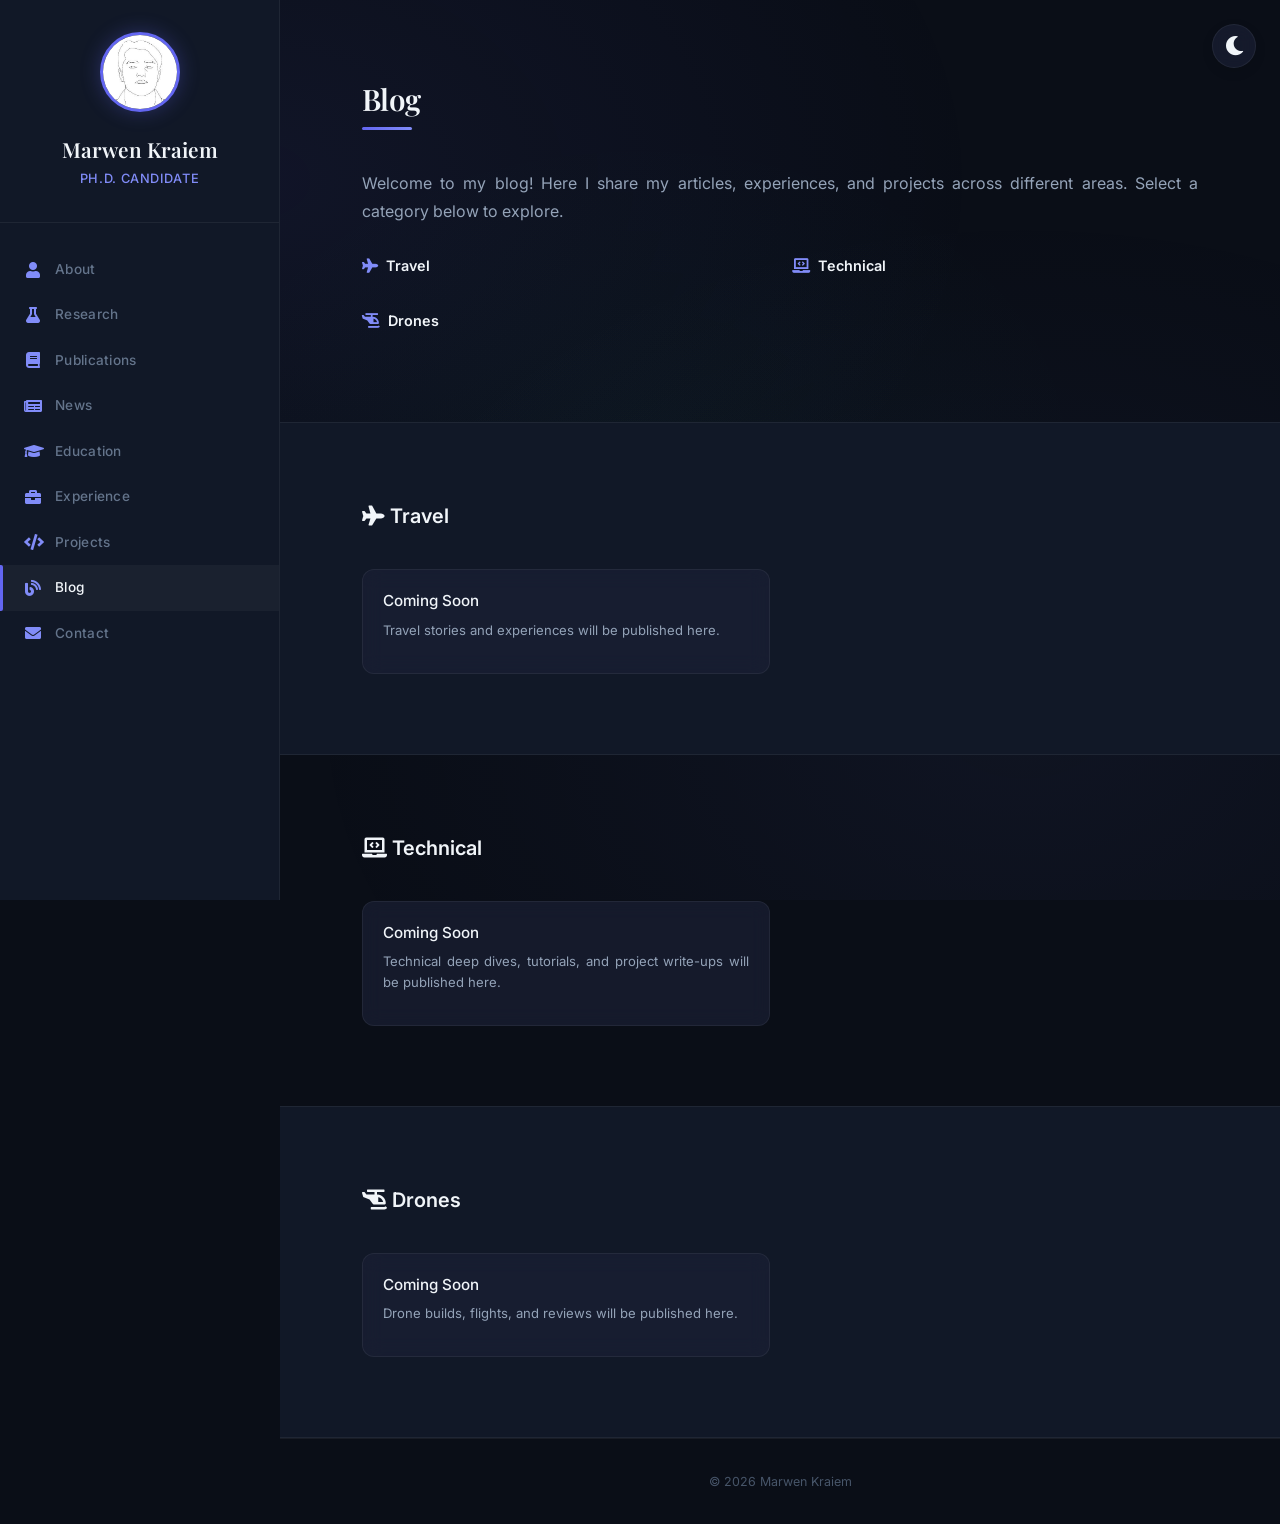
==== blog.html @ 0285ce7b "[new Page] add a blog page" ====
<!DOCTYPE HTML>
<html lang="en">

<head>
    <title>Marwen Kraiem — Blog</title>
    <meta charset="utf-8" />
    <meta name="viewport" content="width=device-width, initial-scale=1, user-scalable=no">
    <meta name="description"
        content="Marwen Kraiem's Blog — Thoughts and articles on Travel, Technical projects, and Drones.">
    <meta name="keywords" content="Marwen Kraiem, blog, travel, technical, drones">
    <meta name="author" content="Marwen Kraiem">
    <link rel="icon" href="images/avatar.jpg">
    <link rel="stylesheet" href="assets/css/academic.css" />
</head>

<body class="is-preload">
    <!-- Theme Toggle -->
    <button id="theme-toggle" aria-label="Toggle theme">
        <i class="fas fa-moon"></i>
    </button>
    <script>
        const savedTheme = localStorage.getItem('theme');
        if (savedTheme === 'light') {
            document.documentElement.setAttribute('data-theme', 'light');
        }
    </script>

    <!-- Sidebar -->
    <div id="header">
        <div class="top">
            <div id="logo">
                <a href="index.html" style="border: none;"><span class="image avatar48"><img src="images/avatar.jpg"
                            alt="Marwen Kraiem" /></span></a>
                <h1 id="title">Marwen Kraiem</h1>
                <p>Ph.D. Candidate</p>
            </div>

            <nav id="nav">
                <ul>
                    <li><a href="index.html#about" id="about-link"><i class="fas fa-user"></i> About</a></li>
                    <li><a href="index.html#research" id="research-link"><i class="fas fa-flask"></i> Research</a></li>
                    <li><a href="index.html#publications" id="publications-link"><i class="fas fa-book"></i>
                            Publications</a></li>
                    <li><a href="index.html#news" id="news-link"><i class="fas fa-newspaper"></i> News</a></li>
                    <li><a href="index.html#education" id="education-link"><i class="fas fa-graduation-cap"></i>
                            Education</a></li>
                    <li><a href="index.html#experience" id="experience-link"><i class="fas fa-briefcase"></i>
                            Experience</a></li>
                    <li><a href="index.html#projects" id="projects-link"><i class="fas fa-code"></i> Projects</a></li>
                    <li><a href="#blog-header" id="blog-link" class="active"><i class="fas fa-blog"></i> Blog</a></li>
                    <li><a href="index.html#contact" id="contact-link"><i class="fas fa-envelope"></i> Contact</a></li>
                </ul>
            </nav>
        </div>
    </div>

    <!-- Main Content -->
    <div id="main">

        <!-- ===== Blog Header ===== -->
        <section id="blog-header">
            <div class="container">
                <header>
                    <h2>Blog</h2>
                </header>
                <p>Welcome to my blog! Here I share my articles, experiences, and projects across different areas.
                    Select a category below to explore.</p>
                <div class="skills-grid" style="margin-top: 2rem;">
                    <div class="skill-category fade-in" style="cursor: pointer;"
                        onclick="document.getElementById('travel').scrollIntoView({behavior: 'smooth'})">
                        <h3 style="text-align: center;"><i class="fas fa-plane"></i> Travel</h3>
                    </div>
                    <div class="skill-category fade-in" style="cursor: pointer;"
                        onclick="document.getElementById('technical').scrollIntoView({behavior: 'smooth'})">
                        <h3 style="text-align: center;"><i class="fas fa-laptop-code"></i> Technical</h3>
                    </div>
                    <div class="skill-category fade-in" style="cursor: pointer;"
                        onclick="document.getElementById('drones').scrollIntoView({behavior: 'smooth'})">
                        <h3 style="text-align: center;"><i class="fas fa-helicopter"></i> Drones</h3>
                    </div>
                </div>
            </div>
        </section>

        <!-- ===== Travel ===== -->
        <section id="travel">
            <div class="container">
                <header>
                    <h3><i class="fas fa-plane"></i> Travel</h3>
                </header>
                <div class="projects-grid">
                    <div class="project-card fade-in">
                        <div class="project-info">
                            <h4>Coming Soon</h4>
                            <p>Travel stories and experiences will be published here.</p>
                        </div>
                    </div>
                </div>
            </div>
        </section>

        <!-- ===== Technical ===== -->
        <section id="technical">
            <div class="container">
                <header>
                    <h3><i class="fas fa-laptop-code"></i> Technical</h3>
                </header>
                <div class="projects-grid">
                    <div class="project-card fade-in">
                        <div class="project-info">
                            <h4>Coming Soon</h4>
                            <p>Technical deep dives, tutorials, and project write-ups will be published here.</p>
                        </div>
                    </div>
                </div>
            </div>
        </section>

        <!-- ===== Drones ===== -->
        <section id="drones">
            <div class="container">
                <header>
                    <h3><i class="fas fa-helicopter"></i> Drones</h3>
                </header>
                <div class="projects-grid">
                    <div class="project-card fade-in">
                        <div class="project-info">
                            <h4>Coming Soon</h4>
                            <p>Drone builds, flights, and reviews will be published here.</p>
                        </div>
                    </div>
                </div>
            </div>
        </section>

    </div>

    <!-- Footer -->
    <div id="footer">
        <ul class="copyright">
            <li>&copy; 2026 Marwen Kraiem</li>
        </ul>
    </div>

    <!-- Scripts -->
    <script>
        // Remove preload class
        window.addEventListener('load', function () {
            document.body.classList.remove('is-preload');
        });

        // Scroll-triggered fade-in animations
        const observer = new IntersectionObserver((entries) => {
            entries.forEach(entry => {
                if (entry.isIntersecting) {
                    entry.target.classList.add('visible');
                }
            });
        }, {
            threshold: 0.1,
            rootMargin: '0px 0px -50px 0px'
        });

        document.querySelectorAll('.fade-in').forEach(el => observer.observe(el));

        // Smooth scroll for navigation
        const navLinks = document.querySelectorAll('#nav a');
        navLinks.forEach(link => {
            link.addEventListener('click', function (e) {
                const targetId = this.getAttribute('href');
                if (targetId.startsWith('#')) {
                    e.preventDefault();
                    const target = document.querySelector(targetId);
                    if (target) {
                        target.scrollIntoView({ behavior: 'smooth', block: 'start' });
                    }
                }
            });
        });

        // Theme Toggle Logic
        const toggleButton = document.getElementById('theme-toggle');
        const icon = toggleButton.querySelector('i');
        const html = document.documentElement;

        // Initialize icon based on applied theme
        if (html.getAttribute('data-theme') === 'light') {
            icon.classList.remove('fa-moon');
            icon.classList.add('fa-sun');
        }

        toggleButton.addEventListener('click', () => {
            const currentTheme = html.getAttribute('data-theme');
            if (currentTheme === 'light') {
                html.removeAttribute('data-theme');
                localStorage.setItem('theme', 'dark');
                icon.classList.remove('fa-sun');
                icon.classList.add('fa-moon');
            } else {
                html.setAttribute('data-theme', 'light');
                localStorage.setItem('theme', 'light');
                icon.classList.remove('fa-moon');
                icon.classList.add('fa-sun');
            }
        });
    </script>
</body>

</html>
---- assets/css/academic.css ----
@import url('https://fonts.googleapis.com/css2?family=Inter:wght@300;400;500;600;700&family=Playfair+Display:ital,wght@0,400;0,600;0,700;1,400&family=JetBrains+Mono:wght@400;500&display=swap');
@import url("fontawesome-all.min.css");

/* ========================================
   CSS Variables & Design Tokens
   ======================================== */
:root {
    /* Dark palette */
    --bg-primary: #0a0e17;
    --bg-secondary: #111827;
    --bg-tertiary: #1a2035;
    --bg-card: rgba(26, 32, 53, 0.7);
    --bg-card-hover: rgba(30, 41, 69, 0.85);
    --bg-glass: rgba(255, 255, 255, 0.04);
    --bg-glass-hover: rgba(255, 255, 255, 0.08);

    /* Accent colors */
    --accent-primary: #6366f1;
    --accent-secondary: #818cf8;
    --accent-tertiary: #a5b4fc;
    --accent-glow: rgba(99, 102, 241, 0.3);
    --accent-warm: #f59e0b;
    --accent-emerald: #10b981;
    --accent-rose: #f43f5e;

    /* Text colors */
    --text-primary: #f1f5f9;
    --text-secondary: #94a3b8;
    --text-tertiary: #64748b;
    --text-muted: #475569;

    /* Borders */
    --border-subtle: rgba(255, 255, 255, 0.06);
    --border-accent: rgba(99, 102, 241, 0.3);

    /* Spacing */
    --section-padding: 5rem 0;
    --container-max: 900px;
    --sidebar-width: 280px;

    /* Transitions */
    --transition-fast: 0.2s cubic-bezier(0.4, 0, 0.2, 1);
    --transition-smooth: 0.4s cubic-bezier(0.4, 0, 0.2, 1);
    --transition-spring: 0.5s cubic-bezier(0.34, 1.56, 0.64, 1);
}

[data-theme="light"] {
    /* Light palette */
    --bg-primary: #f8fafc;
    --bg-secondary: #ffffff;
    --bg-tertiary: #f1f5f9;
    --bg-card: rgba(255, 255, 255, 0.8);
    --bg-card-hover: #ffffff;
    --bg-glass: rgba(0, 0, 0, 0.04);
    --bg-glass-hover: rgba(0, 0, 0, 0.08);

    /* Text colors (inverted) */
    --text-primary: #0f172a;
    --text-secondary: #334155;
    --text-tertiary: #64748b;
    --text-muted: #94a3b8;

    /* Borders */
    --border-subtle: rgba(0, 0, 0, 0.1);
    --border-accent: rgba(99, 102, 241, 0.4);
}

/* ========================================
   Reset & Base
   ======================================== */
*,
*::before,
*::after {
    box-sizing: border-box;
    margin: 0;
    padding: 0;
}

html {
    scroll-behavior: smooth;
    font-size: 16px;
}

body {
    font-family: 'Inter', -apple-system, BlinkMacSystemFont, sans-serif;
    background: var(--bg-primary);
    color: var(--text-secondary);
    line-height: 1.7;
    font-weight: 400;
    overflow-x: hidden;
    -webkit-font-smoothing: antialiased;
    -moz-osx-font-smoothing: grayscale;
}

body.is-preload *,
body.is-preload *::before,
body.is-preload *::after {
    animation: none !important;
    transition: none !important;
}

/* ========================================
   Animated Background
   ======================================== */
body::before {
    content: '';
    position: fixed;
    top: 0;
    left: 0;
    width: 100%;
    height: 100%;
    background:
        radial-gradient(ellipse at 20% 20%, rgba(99, 102, 241, 0.08) 0%, transparent 50%),
        radial-gradient(ellipse at 80% 80%, rgba(129, 140, 248, 0.05) 0%, transparent 50%),
        radial-gradient(ellipse at 50% 50%, rgba(16, 185, 129, 0.03) 0%, transparent 50%);
    pointer-events: none;
    z-index: 0;
}

/* ========================================
   Typography
   ======================================== */
h1,
h2,
h3,
h4,
h5,
h6 {
    font-family: 'Playfair Display', Georgia, serif;
    color: var(--text-primary);
    line-height: 1.3;
    font-weight: 600;
}

h1 {
    font-size: 2.2rem;
}

h2 {
    font-size: 1.85rem;
    letter-spacing: -0.02em;
}

h3 {
    font-size: 1.25rem;
    font-family: 'Inter', sans-serif;
    font-weight: 600;
}

h4 {
    font-size: 1rem;
    font-family: 'Inter', sans-serif;
    font-weight: 500;
}

p {
    margin-bottom: 1.2em;
    text-align: justify;
    hyphens: auto;
}

a {
    color: var(--accent-secondary);
    text-decoration: none;
    transition: color var(--transition-fast), border-color var(--transition-fast);
    border-bottom: 1px solid transparent;
}

a:hover {
    color: var(--accent-tertiary);
    border-bottom-color: var(--accent-tertiary);
}

strong,
b {
    font-weight: 600;
    color: var(--text-primary);
}

em,
i {
    font-style: italic;
}

ul,
ol {
    list-style: none;
}

img {
    max-width: 100%;
    height: auto;
}

/* ========================================
   Sidebar Navigation
   ======================================== */
#header {
    position: fixed;
    top: 0;
    left: 0;
    width: var(--sidebar-width);
    height: 100vh;
    background: var(--bg-secondary);
    border-right: 1px solid var(--border-subtle);
    display: flex;
    flex-direction: column;
    z-index: 1000;
    overflow-y: auto;
}

#header .top {
    flex: 1;
    display: flex;
    flex-direction: column;
}

#logo {
    padding: 2rem 1.5rem;
    text-align: center;
    border-bottom: 1px solid var(--border-subtle);
}

#logo .image.avatar48 {
    display: inline-block;
    margin-bottom: 1rem;
}

#logo .image.avatar48 img {
    width: 80px;
    height: 80px;
    border-radius: 50%;
    object-fit: cover;
    border: 3px solid var(--accent-primary);
    box-shadow: 0 0 20px var(--accent-glow);
    transition: transform var(--transition-spring), box-shadow var(--transition-smooth);
}

#logo .image.avatar48 img:hover {
    transform: scale(1.08);
    box-shadow: 0 0 30px var(--accent-glow);
}

#logo h1 {
    font-family: 'Playfair Display', serif;
    font-size: 1.3rem;
    color: var(--text-primary);
    margin-bottom: 0.3rem;
}

#logo p {
    font-size: 0.8rem;
    color: var(--accent-secondary);
    font-weight: 500;
    letter-spacing: 0.05em;
    text-transform: uppercase;
    text-align: center;
    margin-bottom: 0;
}

/* Navigation */
#nav {
    padding: 1.5rem 0;
    flex: 1;
}

#nav ul {
    list-style: none;
}

#nav ul li a {
    display: flex;
    align-items: center;
    gap: 0.75rem;
    padding: 0.7rem 1.5rem;
    color: var(--text-tertiary);
    font-size: 0.85rem;
    font-weight: 500;
    letter-spacing: 0.02em;
    border-bottom: none;
    transition: all var(--transition-fast);
    position: relative;
}

#nav ul li a::before {
    content: '';
    position: absolute;
    left: 0;
    top: 0;
    height: 100%;
    width: 3px;
    background: var(--accent-primary);
    transform: scaleY(0);
    transition: transform var(--transition-fast);
    border-radius: 0 2px 2px 0;
}

#nav ul li a:hover,
#nav ul li a.active {
    color: var(--text-primary);
    background: var(--bg-glass);
}

#nav ul li a:hover::before,
#nav ul li a.active::before {
    transform: scaleY(1);
}

#nav ul li a .icon {
    font-size: 1rem;
    width: 1.2rem;
    text-align: center;
    color: var(--accent-secondary);
}

#nav ul li a i {
    font-size: 1rem;
    width: 1.2rem;
    text-align: center;
    color: var(--accent-secondary);
    flex-shrink: 0;
}

/* ========================================
   Main Content
   ======================================== */
#main {
    margin-left: var(--sidebar-width);
    position: relative;
    z-index: 1;
}

/* ========================================
   Sections
   ======================================== */
section {
    padding: var(--section-padding);
    position: relative;
}

section .container {
    max-width: var(--container-max);
    margin: 0 auto;
    padding: 0 2rem;
}

/* Section Headers */
.section-header {
    margin-bottom: 3rem;
    position: relative;
}

.section-header h2 {
    display: inline-block;
    position: relative;
    padding-bottom: 0.75rem;
}

.section-header h2::after {
    content: '';
    position: absolute;
    left: 0;
    bottom: 0;
    width: 50px;
    height: 3px;
    background: linear-gradient(90deg, var(--accent-primary), var(--accent-secondary));
    border-radius: 2px;
}

section header {
    margin-bottom: 2.5rem;
}

section header h2 {
    display: inline-block;
    position: relative;
    padding-bottom: 0.75rem;
}

section header h2::after {
    content: '';
    position: absolute;
    left: 0;
    bottom: 0;
    width: 50px;
    height: 3px;
    background: linear-gradient(90deg, var(--accent-primary), var(--accent-secondary));
    border-radius: 2px;
}

/* ========================================
   Hero / About Section
   ======================================== */
#about {
    padding-top: 4rem;
    padding-bottom: 4rem;
    min-height: auto;
}

.hero-content {
    display: flex;
    gap: 3rem;
    align-items: flex-start;
}

.hero-photo {
    flex-shrink: 0;
}

.hero-photo img {
    width: 200px;
    height: 260px;
    object-fit: cover;
    border-radius: 12px;
    border: 2px solid var(--border-subtle);
    box-shadow: 0 8px 30px rgba(0, 0, 0, 0.3);
    transition: transform var(--transition-smooth), box-shadow var(--transition-smooth);
}

.hero-photo img:hover {
    transform: translateY(-4px);
    box-shadow: 0 12px 40px rgba(0, 0, 0, 0.4);
}

.hero-text {
    flex: 1;
}

.hero-text .tagline {
    font-size: 0.85rem;
    color: var(--accent-secondary);
    text-transform: uppercase;
    letter-spacing: 0.08em;
    font-weight: 600;
    margin-bottom: 0.75rem;
    text-align: left;
}

.hero-text h1 {
    font-size: 2.4rem;
    margin-bottom: 0.5rem;
    background: linear-gradient(135deg, var(--text-primary) 0%, var(--accent-tertiary) 100%);
    -webkit-background-clip: text;
    -webkit-text-fill-color: transparent;
    background-clip: text;
}

.hero-text .subtitle {
    font-size: 1.05rem;
    color: var(--text-tertiary);
    margin-bottom: 1.5rem;
    text-align: left;
}

.hero-text .bio {
    font-size: 0.95rem;
    line-height: 1.8;
    color: var(--text-secondary);
}

.hero-links {
    display: flex;
    gap: 0.75rem;
    margin-top: 1.5rem;
    flex-wrap: wrap;
}

.hero-link {
    display: inline-flex;
    align-items: center;
    gap: 0.5rem;
    padding: 0.5rem 1rem;
    background: var(--bg-glass);
    border: 1px solid var(--border-subtle);
    border-radius: 8px;
    color: var(--text-secondary);
    font-size: 0.82rem;
    font-weight: 500;
    transition: all var(--transition-fast);
    border-bottom: 1px solid var(--border-subtle);
}

.hero-link:hover {
    background: var(--bg-glass-hover);
    border-color: var(--accent-primary);
    color: var(--accent-secondary);
    transform: translateY(-2px);
    border-bottom-color: var(--accent-primary);
}

.hero-link i {
    font-size: 0.95rem;
}

/* ========================================
   Research Interests
   ======================================== */
#research {
    background: var(--bg-secondary);
    border-top: 1px solid var(--border-subtle);
    border-bottom: 1px solid var(--border-subtle);
}

.research-grid {
    display: grid;
    grid-template-columns: repeat(2, 1fr);
    gap: 1.5rem;
}

.research-card {
    background: var(--bg-card);
    border: 1px solid var(--border-subtle);
    border-radius: 12px;
    padding: 1.75rem;
    transition: all var(--transition-smooth);
    position: relative;
    overflow: hidden;
    backdrop-filter: blur(10px);
}

.research-card::before {
    content: '';
    position: absolute;
    top: 0;
    left: 0;
    right: 0;
    height: 3px;
    background: linear-gradient(90deg, var(--accent-primary), var(--accent-secondary));
    opacity: 0;
    transition: opacity var(--transition-smooth);
}

.research-card:hover {
    background: var(--bg-card-hover);
    border-color: var(--border-accent);
    transform: translateY(-3px);
    box-shadow: 0 10px 30px rgba(0, 0, 0, 0.2);
}

.research-card:hover::before {
    opacity: 1;
}

.research-card .card-icon {
    font-size: 1.5rem;
    color: var(--accent-secondary);
    margin-bottom: 1rem;
    display: block;
}

.research-card h3 {
    font-size: 1.05rem;
    margin-bottom: 0.75rem;
    color: var(--text-primary);
}

.research-card p {
    font-size: 0.88rem;
    color: var(--text-secondary);
    line-height: 1.7;
    margin-bottom: 0;
}

.research-tags {
    display: flex;
    flex-wrap: wrap;
    gap: 0.4rem;
    margin-top: 1rem;
}

.tag {
    display: inline-block;
    padding: 0.2rem 0.6rem;
    background: rgba(99, 102, 241, 0.1);
    border: 1px solid rgba(99, 102, 241, 0.2);
    border-radius: 20px;
    font-size: 0.72rem;
    color: var(--accent-tertiary);
    font-weight: 500;
}

/* ========================================
   News / Timeline
   ======================================== */
#news {
    position: relative;
}

.timeline {
    position: relative;
    padding-left: 2rem;
}

.timeline::before {
    content: '';
    position: absolute;
    left: 5px;
    top: 8px;
    bottom: 8px;
    width: 2px;
    background: linear-gradient(180deg, var(--accent-primary), var(--accent-secondary), var(--border-subtle));
    border-radius: 1px;
}

.timeline-item {
    position: relative;
    padding-bottom: 2rem;
    padding-left: 1rem;
}

.timeline-item:last-child {
    padding-bottom: 0;
}

.timeline-item::before {
    content: '';
    position: absolute;
    left: -2rem;
    top: 8px;
    width: 12px;
    height: 12px;
    background: var(--bg-primary);
    border: 2px solid var(--accent-primary);
    border-radius: 50%;
    z-index: 1;
    transition: background var(--transition-fast), box-shadow var(--transition-fast);
}

.timeline-item:hover::before {
    background: var(--accent-primary);
    box-shadow: 0 0 12px var(--accent-glow);
}

.timeline-item .date {
    font-size: 0.78rem;
    font-weight: 600;
    color: var(--accent-secondary);
    text-transform: uppercase;
    letter-spacing: 0.05em;
    margin-bottom: 0.4rem;
}

.timeline-item h4 {
    color: var(--text-primary);
    margin-bottom: 0.3rem;
    font-size: 0.95rem;
}

.timeline-item p {
    font-size: 0.88rem;
    color: var(--text-secondary);
    margin-bottom: 0;
}

/* ========================================
   Publications
   ======================================== */
.publication-list {
    display: flex;
    flex-direction: column;
    gap: 1.25rem;
}

.publication-item {
    background: var(--bg-card);
    border: 1px solid var(--border-subtle);
    border-radius: 10px;
    padding: 1.5rem;
    transition: all var(--transition-smooth);
    position: relative;
    backdrop-filter: blur(10px);
}

.publication-item:hover {
    border-color: var(--border-accent);
    background: var(--bg-card-hover);
    transform: translateX(4px);
}

.publication-type {
    display: inline-block;
    font-size: 0.7rem;
    font-weight: 600;
    text-transform: uppercase;
    letter-spacing: 0.08em;
    padding: 0.2rem 0.6rem;
    border-radius: 4px;
    margin-bottom: 0.75rem;
}

.publication-type.thesis {
    background: rgba(245, 158, 11, 0.15);
    color: var(--accent-warm);
    border: 1px solid rgba(245, 158, 11, 0.3);
}

.publication-type.report {
    background: rgba(16, 185, 129, 0.15);
    color: var(--accent-emerald);
    border: 1px solid rgba(16, 185, 129, 0.3);
}

.publication-type.conference {
    background: rgba(99, 102, 241, 0.15);
    color: var(--accent-secondary);
    border: 1px solid rgba(99, 102, 241, 0.3);
}

.publication-item h4 {
    color: var(--text-primary);
    font-size: 0.95rem;
    font-weight: 600;
    margin-bottom: 0.4rem;
    line-height: 1.5;
}

.publication-item .authors {
    font-size: 0.85rem;
    color: var(--text-secondary);
    margin-bottom: 0.3rem;
}

.publication-item .authors .self {
    color: var(--accent-secondary);
    font-weight: 600;
}

.publication-item .venue {
    font-size: 0.82rem;
    font-style: italic;
    color: var(--text-tertiary);
    margin-bottom: 0.75rem;
}

.publication-links {
    display: flex;
    gap: 0.5rem;
    flex-wrap: wrap;
}

.pub-link {
    display: inline-flex;
    align-items: center;
    gap: 0.4rem;
    padding: 0.3rem 0.7rem;
    font-size: 0.75rem;
    font-weight: 500;
    border-radius: 6px;
    border: 1px solid var(--border-subtle);
    color: var(--text-tertiary);
    transition: all var(--transition-fast);
    border-bottom: 1px solid var(--border-subtle);
}

.pub-link:hover {
    border-color: var(--accent-primary);
    color: var(--accent-secondary);
    background: var(--bg-glass);
    border-bottom-color: var(--accent-primary);
}

/* ========================================
   Education
   ======================================== */
.education-list {
    display: flex;
    flex-direction: column;
    gap: 1.5rem;
}

.education-item {
    display: flex;
    gap: 1.5rem;
    align-items: flex-start;
    padding: 1.5rem;
    background: var(--bg-card);
    border: 1px solid var(--border-subtle);
    border-radius: 12px;
    transition: all var(--transition-smooth);
    backdrop-filter: blur(10px);
}

.education-item:hover {
    border-color: var(--border-accent);
    background: var(--bg-card-hover);
    transform: translateY(-2px);
    box-shadow: 0 8px 25px rgba(0, 0, 0, 0.15);
}

.education-item .edu-logo {
    flex-shrink: 0;
}

.education-item .edu-logo img {
    width: 70px;
    height: 56px;
    object-fit: contain;
    border-radius: 6px;
    filter: brightness(0.9);
    transition: filter var(--transition-fast);
}

.education-item:hover .edu-logo img {
    filter: brightness(1);
}

.education-details h3 {
    font-size: 1rem;
    color: var(--text-primary);
    margin-bottom: 0.3rem;
}

.education-details .institution {
    font-size: 0.88rem;
    font-weight: 600;
    color: var(--accent-secondary);
}

.education-details .meta {
    font-size: 0.82rem;
    color: var(--text-tertiary);
    margin-top: 0.2rem;
}

.education-details .thesis-title {
    font-size: 0.85rem;
    font-style: italic;
    color: var(--text-secondary);
    margin-top: 0.4rem;
    padding-left: 0.75rem;
    border-left: 2px solid var(--accent-primary);
}

/* ========================================
   Experience
   ======================================== */
.experience-list {
    display: flex;
    flex-direction: column;
    gap: 1.25rem;
}

.experience-item {
    padding: 1.5rem;
    background: var(--bg-card);
    border: 1px solid var(--border-subtle);
    border-radius: 12px;
    transition: all var(--transition-smooth);
    backdrop-filter: blur(10px);
}

.experience-item:hover {
    border-color: var(--border-accent);
    background: var(--bg-card-hover);
    transform: translateY(-2px);
}

.experience-item .exp-header {
    display: flex;
    justify-content: space-between;
    align-items: flex-start;
    margin-bottom: 0.5rem;
    flex-wrap: wrap;
    gap: 0.5rem;
}

.experience-item h3 {
    font-size: 1rem;
    color: var(--text-primary);
}

.experience-item .exp-date {
    font-size: 0.78rem;
    color: var(--accent-secondary);
    font-weight: 500;
    white-space: nowrap;
}

.experience-item .exp-company {
    font-size: 0.88rem;
    color: var(--accent-secondary);
    font-weight: 600;
    margin-bottom: 0.5rem;
}

.experience-item p {
    font-size: 0.88rem;
    color: var(--text-secondary);
    margin-bottom: 0;
}

/* ========================================
   Skills / Expertise
   ======================================== */
.skills-grid {
    display: grid;
    grid-template-columns: repeat(2, 1fr);
    gap: 1.5rem;
}

.skill-category h3 {
    font-size: 0.9rem;
    color: var(--text-primary);
    margin-bottom: 0.75rem;
    display: flex;
    align-items: center;
    gap: 0.5rem;
}

.skill-category h3 i {
    color: var(--accent-secondary);
}

.skill-items {
    display: flex;
    flex-wrap: wrap;
    gap: 0.4rem;
}

.skill-tag {
    display: inline-block;
    padding: 0.3rem 0.7rem;
    background: var(--bg-glass);
    border: 1px solid var(--border-subtle);
    border-radius: 6px;
    font-size: 0.78rem;
    color: var(--text-secondary);
    font-weight: 500;
    transition: all var(--transition-fast);
}

.skill-tag:hover {
    border-color: var(--accent-primary);
    color: var(--accent-secondary);
    background: rgba(99, 102, 241, 0.1);
}

/* ========================================
   Projects
   ======================================== */
.project-category {
    margin-bottom: 2.5rem;
}

.project-category:last-child {
    margin-bottom: 0;
}

.project-category>h3 {
    font-size: 1.1rem;
    color: var(--text-primary);
    margin-bottom: 1.25rem;
    padding-bottom: 0.5rem;
    border-bottom: 1px solid var(--border-subtle);
}

.projects-grid {
    display: grid;
    grid-template-columns: repeat(2, 1fr);
    gap: 1.25rem;
}

.project-card {
    background: var(--bg-card);
    border: 1px solid var(--border-subtle);
    border-radius: 12px;
    overflow: hidden;
    transition: all var(--transition-smooth);
    backdrop-filter: blur(10px);
}

.project-card:hover {
    border-color: var(--border-accent);
    background: var(--bg-card-hover);
    transform: translateY(-4px);
    box-shadow: 0 12px 35px rgba(0, 0, 0, 0.25);
}

.project-card .project-image {
    width: 100%;
    height: 160px;
    overflow: hidden;
    position: relative;
}

.project-card .project-image img {
    width: 100%;
    height: 100%;
    object-fit: cover;
    transition: transform var(--transition-smooth);
    filter: brightness(0.85);
}

.project-card:hover .project-image img {
    transform: scale(1.05);
    filter: brightness(1);
}

.project-card .project-info {
    padding: 1.25rem;
}

.project-card .project-info h4 {
    font-size: 0.95rem;
    color: var(--text-primary);
    margin-bottom: 0.5rem;
    line-height: 1.4;
}

.project-card .project-info p {
    font-size: 0.82rem;
    color: var(--text-secondary);
    line-height: 1.6;
    margin-bottom: 0.75rem;
}

.project-card .project-links {
    display: flex;
    gap: 0.5rem;
}

.project-card .project-links a {
    display: inline-flex;
    align-items: center;
    gap: 0.3rem;
    font-size: 0.75rem;
    color: var(--accent-secondary);
    font-weight: 500;
    padding: 0.25rem 0.6rem;
    border: 1px solid var(--border-accent);
    border-radius: 6px;
    transition: all var(--transition-fast);
}

.project-card .project-links a:hover {
    background: rgba(99, 102, 241, 0.15);
    border-bottom-color: var(--border-accent);
}

/* ========================================
   Contact Section
   ======================================== */
#contact {
    background: var(--bg-secondary);
    border-top: 1px solid var(--border-subtle);
}

.contact-content p {
    font-size: 0.95rem;
    color: var(--text-secondary);
    margin-bottom: 2rem;
    text-align: left;
}

.contact-grid {
    display: flex;
    gap: 1rem;
    flex-wrap: wrap;
}

.contact-card {
    display: flex;
    align-items: center;
    gap: 0.75rem;
    padding: 1rem 1.25rem;
    background: var(--bg-card);
    border: 1px solid var(--border-subtle);
    border-radius: 10px;
    transition: all var(--transition-fast);
    flex: 1;
    min-width: 200px;
}

.contact-card:hover {
    border-color: var(--accent-primary);
    background: var(--bg-card-hover);
    transform: translateY(-2px);
    border-bottom-color: var(--accent-primary);
}

.contact-card i {
    font-size: 1.2rem;
    color: var(--accent-secondary);
}

.contact-card .contact-info {
    display: flex;
    flex-direction: column;
}

.contact-card .contact-label {
    font-size: 0.72rem;
    color: var(--text-tertiary);
    text-transform: uppercase;
    letter-spacing: 0.05em;
    font-weight: 600;
}

.contact-card .contact-value {
    font-size: 0.85rem;
    color: var(--text-primary);
    font-weight: 500;
}

/* Icons list fallback */
ul.icons {
    display: flex;
    gap: 1rem;
    list-style: none;
    padding: 0;
    margin: 0;
}

ul.icons li a {
    display: flex;
    align-items: center;
    justify-content: center;
    width: 44px;
    height: 44px;
    border-radius: 10px;
    background: var(--bg-glass);
    border: 1px solid var(--border-subtle);
    color: var(--text-secondary);
    font-size: 1.1rem;
    transition: all var(--transition-fast);
    border-bottom: 1px solid var(--border-subtle);
}

ul.icons li a:hover {
    background: var(--bg-glass-hover);
    border-color: var(--accent-primary);
    color: var(--accent-secondary);
    transform: translateY(-2px);
    border-bottom-color: var(--accent-primary);
}

ul.icons li a .label {
    display: none;
}

/* ========================================
   Footer
   ======================================== */
#footer {
    margin-left: var(--sidebar-width);
    padding: 2rem;
    text-align: center;
    border-top: 1px solid var(--border-subtle);
    background: var(--bg-primary);
    position: relative;
    z-index: 1;
}

#footer .copyright {
    list-style: none;
    display: flex;
    gap: 1rem;
    justify-content: center;
    align-items: center;
    font-size: 0.78rem;
    color: var(--text-muted);
}

#footer .copyright li+li::before {
    content: '·';
    margin-right: 1rem;
    color: var(--text-muted);
}

/* ========================================
   Scroll Animations
   ======================================== */
.fade-in {
    opacity: 0;
    transform: translateY(20px);
    transition: opacity 0.6s ease, transform 0.6s ease;
}

.fade-in.visible {
    opacity: 1;
    transform: translateY(0);
}

/* ========================================
   Responsive Design
   ======================================== */
@media screen and (max-width: 960px) {
    :root {
        --sidebar-width: 0px;
    }

    #header {
        position: fixed;
        top: 0;
        left: 0;
        right: 0;
        width: 100%;
        height: auto;
        flex-direction: row;
        align-items: center;
        padding: 0.75rem 1rem;
        border-right: none;
        border-bottom: 1px solid var(--border-subtle);
        z-index: 1000;
        backdrop-filter: blur(20px);
        background: rgba(17, 24, 39, 0.95);
    }

    #header .top {
        flex-direction: row;
        align-items: center;
        width: 100%;
    }

    #logo {
        padding: 0;
        border-bottom: none;
        display: flex;
        align-items: center;
        gap: 0.75rem;
        flex-shrink: 0;
    }

    #logo .image.avatar48 {
        margin-bottom: 0;
    }

    #logo .image.avatar48 img {
        width: 36px;
        height: 36px;
        border-width: 2px;
    }

    #logo h1 {
        font-size: 1rem;
        margin-bottom: 0;
    }

    #logo p {
        display: none;
    }

    #nav {
        padding: 0;
        margin-left: auto;
    }

    #nav ul {
        display: flex;
        gap: 0;
        overflow-x: auto;
    }

    #nav ul li a {
        padding: 0.5rem 0.75rem;
        font-size: 0.75rem;
        white-space: nowrap;
    }

    #nav ul li a::before {
        display: none;
    }

    #nav ul li a .icon {
        font-size: 0.85rem;
    }

    #main {
        margin-left: 0;
        padding-top: 60px;
    }

    #footer {
        margin-left: 0;
    }

    .hero-content {
        flex-direction: column;
        align-items: center;
        text-align: center;
    }

    .hero-text .tagline,
    .hero-text .subtitle {
        text-align: center;
    }

    .hero-text h1 {
        font-size: 1.8rem;
    }

    .hero-links {
        justify-content: center;
    }

    .research-grid {
        grid-template-columns: 1fr;
    }

    .projects-grid {
        grid-template-columns: 1fr;
    }

    .skills-grid {
        grid-template-columns: 1fr;
    }

    section .container {
        padding: 0 1.25rem;
    }

    section {
        padding: 3rem 0;
    }
}

@media screen and (max-width: 480px) {
    .hero-photo img {
        width: 150px;
        height: 200px;
    }

    .hero-text h1 {
        font-size: 1.5rem;
    }

    .education-item {
        flex-direction: column;
        align-items: center;
        text-align: center;
    }

    .education-details .thesis-title {
        border-left: none;
        padding-left: 0;
        border-top: 2px solid var(--accent-primary);
        padding-top: 0.4rem;
    }

    .contact-grid {
        flex-direction: column;
    }

    .experience-item .exp-header {
        flex-direction: column;
    }
}

/* ========================================
   Section alternating backgrounds
   ======================================== */
section:nth-child(even) {
    background: var(--bg-secondary);
    border-top: 1px solid var(--border-subtle);
    border-bottom: 1px solid var(--border-subtle);
}

/* ========================================
   Print Styles
   ======================================== */
@media print {
    #header {
        display: none;
    }

    #main {
        margin-left: 0;
    }

    body {
        background: #fff;
        color: #333;
    }


    section {
        page-break-inside: avoid;
    }
}

/* ========================================
   Theme Toggle
   ======================================== */
#theme-toggle {
    position: fixed;
    top: 1.5rem;
    right: 1.5rem;
    z-index: 2000;
    width: 44px;
    height: 44px;
    border-radius: 50%;
    border: 1px solid var(--border-subtle);
    background: var(--bg-card);
    color: var(--text-primary);
    cursor: pointer;
    display: flex;
    align-items: center;
    justify-content: center;
    transition: all var(--transition-smooth);
    backdrop-filter: blur(10px);
    box-shadow: 0 4px 12px rgba(0,0,0,0.1);
}

#theme-toggle:hover {
    background: var(--bg-card-hover);
    transform: translateY(-2px);
    box-shadow: 0 6px 16px rgba(0,0,0,0.15);
    color: var(--accent-primary);
    border-color: var(--accent-primary);
}

#theme-toggle i {
    font-size: 1.2rem;
    transition: transform var(--transition-spring);
}

#theme-toggle:hover i {
    transform: rotate(15deg) scale(1.1);
}
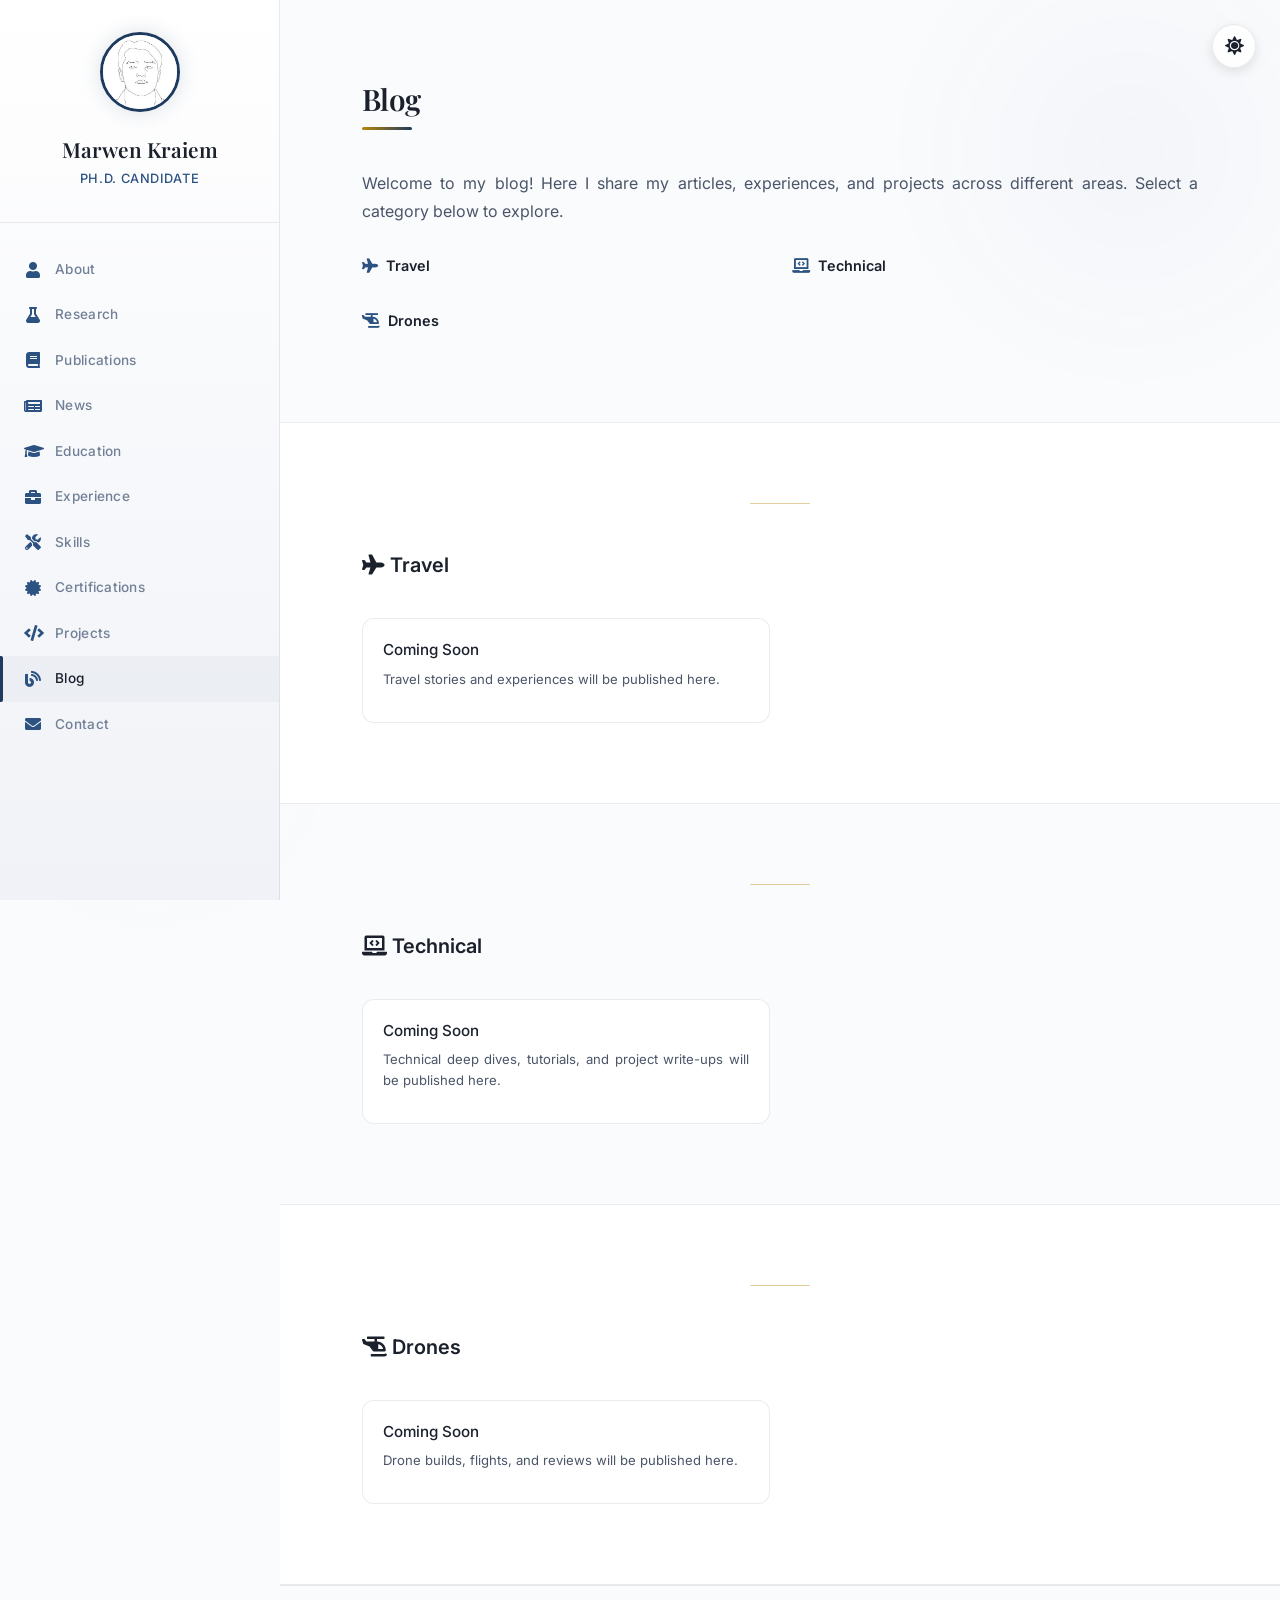
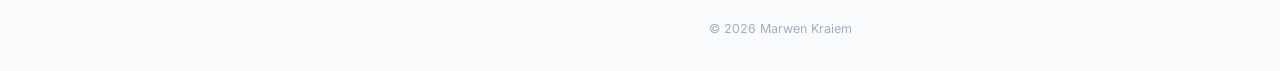
==== commit bc871946: "[Redesign] interactive academic portfolio with light theme Redesign the portfolio with a light acade" ====
--- a/blog.html
+++ b/blog.html
@@ -16,12 +16,12 @@
 <body class="is-preload">
     <!-- Theme Toggle -->
     <button id="theme-toggle" aria-label="Toggle theme">
-        <i class="fas fa-moon"></i>
+        <i class="fas fa-sun"></i>
     </button>
     <script>
         const savedTheme = localStorage.getItem('theme');
-        if (savedTheme === 'light') {
-            document.documentElement.setAttribute('data-theme', 'light');
+        if (savedTheme === 'dark') {
+            document.documentElement.setAttribute('data-theme', 'dark');
         }
     </script>
 
@@ -46,6 +46,8 @@
                             Education</a></li>
                     <li><a href="index.html#experience" id="experience-link"><i class="fas fa-briefcase"></i>
                             Experience</a></li>
+                    <li><a href="index.html#skills" id="skills-link"><i class="fas fa-tools"></i> Skills</a></li>
+                    <li><a href="index.html#certifications" id="certifications-link"><i class="fas fa-certificate"></i> Certifications</a></li>
                     <li><a href="index.html#projects" id="projects-link"><i class="fas fa-code"></i> Projects</a></li>
                     <li><a href="#blog-header" id="blog-link" class="active"><i class="fas fa-blog"></i> Blog</a></li>
                     <li><a href="index.html#contact" id="contact-link"><i class="fas fa-envelope"></i> Contact</a></li>
@@ -178,29 +180,29 @@
             });
         });
 
-        // Theme Toggle Logic
+        // Theme Toggle Logic (light is default)
         const toggleButton = document.getElementById('theme-toggle');
         const icon = toggleButton.querySelector('i');
         const html = document.documentElement;
 
         // Initialize icon based on applied theme
-        if (html.getAttribute('data-theme') === 'light') {
-            icon.classList.remove('fa-moon');
-            icon.classList.add('fa-sun');
+        if (html.getAttribute('data-theme') === 'dark') {
+            icon.classList.remove('fa-sun');
+            icon.classList.add('fa-moon');
         }
 
         toggleButton.addEventListener('click', () => {
             const currentTheme = html.getAttribute('data-theme');
-            if (currentTheme === 'light') {
+            if (currentTheme === 'dark') {
                 html.removeAttribute('data-theme');
+                localStorage.setItem('theme', 'light');
+                icon.classList.remove('fa-moon');
+                icon.classList.add('fa-sun');
+            } else {
+                html.setAttribute('data-theme', 'dark');
                 localStorage.setItem('theme', 'dark');
                 icon.classList.remove('fa-sun');
                 icon.classList.add('fa-moon');
-            } else {
-                html.setAttribute('data-theme', 'light');
-                localStorage.setItem('theme', 'light');
-                icon.classList.remove('fa-moon');
-                icon.classList.add('fa-sun');
             }
         });
     </script>
--- a/assets/css/academic.css
+++ b/assets/css/academic.css
@@ -5,6 +5,46 @@
    CSS Variables & Design Tokens
    ======================================== */
 :root {
+    /* Light academic palette (default) */
+    --bg-primary: #fafbfd;
+    --bg-secondary: #ffffff;
+    --bg-tertiary: #f0f2f7;
+    --bg-card: rgba(255, 255, 255, 0.85);
+    --bg-card-hover: #ffffff;
+    --bg-glass: rgba(15, 30, 60, 0.03);
+    --bg-glass-hover: rgba(15, 30, 60, 0.06);
+
+    /* Academic accent colors */
+    --accent-primary: #1e3a5f;
+    --accent-secondary: #2c5282;
+    --accent-tertiary: #3b6faa;
+    --accent-glow: rgba(30, 58, 95, 0.15);
+    --accent-warm: #b8860b;
+    --accent-emerald: #2e7d5b;
+    --accent-rose: #c0392b;
+
+    /* Text colors */
+    --text-primary: #1a202c;
+    --text-secondary: #4a5568;
+    --text-tertiary: #718096;
+    --text-muted: #a0aec0;
+
+    /* Borders */
+    --border-subtle: rgba(0, 0, 0, 0.08);
+    --border-accent: rgba(30, 58, 95, 0.25);
+
+    /* Spacing */
+    --section-padding: 5rem 0;
+    --container-max: 900px;
+    --sidebar-width: 280px;
+
+    /* Transitions */
+    --transition-fast: 0.2s cubic-bezier(0.4, 0, 0.2, 1);
+    --transition-smooth: 0.4s cubic-bezier(0.4, 0, 0.2, 1);
+    --transition-spring: 0.5s cubic-bezier(0.34, 1.56, 0.64, 1);
+}
+
+[data-theme="dark"] {
     /* Dark palette */
     --bg-primary: #0a0e17;
     --bg-secondary: #111827;
@@ -32,37 +72,6 @@
     /* Borders */
     --border-subtle: rgba(255, 255, 255, 0.06);
     --border-accent: rgba(99, 102, 241, 0.3);
-
-    /* Spacing */
-    --section-padding: 5rem 0;
-    --container-max: 900px;
-    --sidebar-width: 280px;
-
-    /* Transitions */
-    --transition-fast: 0.2s cubic-bezier(0.4, 0, 0.2, 1);
-    --transition-smooth: 0.4s cubic-bezier(0.4, 0, 0.2, 1);
-    --transition-spring: 0.5s cubic-bezier(0.34, 1.56, 0.64, 1);
-}
-
-[data-theme="light"] {
-    /* Light palette */
-    --bg-primary: #f8fafc;
-    --bg-secondary: #ffffff;
-    --bg-tertiary: #f1f5f9;
-    --bg-card: rgba(255, 255, 255, 0.8);
-    --bg-card-hover: #ffffff;
-    --bg-glass: rgba(0, 0, 0, 0.04);
-    --bg-glass-hover: rgba(0, 0, 0, 0.08);
-
-    /* Text colors (inverted) */
-    --text-primary: #0f172a;
-    --text-secondary: #334155;
-    --text-tertiary: #64748b;
-    --text-muted: #94a3b8;
-
-    /* Borders */
-    --border-subtle: rgba(0, 0, 0, 0.1);
-    --border-accent: rgba(99, 102, 241, 0.4);
 }
 
 /* ========================================
@@ -102,19 +111,54 @@
 /* ========================================
    Animated Background
    ======================================== */
-body::before {
+body::before,
+body::after {
     content: '';
     position: fixed;
-    top: 0;
-    left: 0;
-    width: 100%;
-    height: 100%;
-    background:
-        radial-gradient(ellipse at 20% 20%, rgba(99, 102, 241, 0.08) 0%, transparent 50%),
-        radial-gradient(ellipse at 80% 80%, rgba(129, 140, 248, 0.05) 0%, transparent 50%),
-        radial-gradient(ellipse at 50% 50%, rgba(16, 185, 129, 0.03) 0%, transparent 50%);
+    border-radius: 50%;
     pointer-events: none;
     z-index: 0;
+    opacity: 0.5;
+}
+
+body::before {
+    width: 500px;
+    height: 500px;
+    top: -100px;
+    right: -100px;
+    background: radial-gradient(circle, rgba(30, 58, 95, 0.06) 0%, transparent 70%);
+    animation: floatBg1 20s ease-in-out infinite;
+}
+
+body::after {
+    width: 400px;
+    height: 400px;
+    bottom: -50px;
+    left: -50px;
+    background: radial-gradient(circle, rgba(184, 134, 11, 0.04) 0%, transparent 70%);
+    animation: floatBg2 25s ease-in-out infinite;
+}
+
+@keyframes floatBg1 {
+    0%, 100% { transform: translate(0, 0); }
+    33% { transform: translate(-30px, 20px); }
+    66% { transform: translate(20px, -15px); }
+}
+
+@keyframes floatBg2 {
+    0%, 100% { transform: translate(0, 0); }
+    33% { transform: translate(20px, -30px); }
+    66% { transform: translate(-15px, 20px); }
+}
+
+[data-theme="dark"] body::before,
+[data-theme="dark"]::before {
+    background: radial-gradient(circle, rgba(99, 102, 241, 0.08) 0%, transparent 70%);
+}
+
+[data-theme="dark"] body::after,
+[data-theme="dark"]::after {
+    background: radial-gradient(circle, rgba(16, 185, 129, 0.05) 0%, transparent 70%);
 }
 
 /* ========================================
@@ -201,7 +245,7 @@
     left: 0;
     width: var(--sidebar-width);
     height: 100vh;
-    background: var(--bg-secondary);
+    background: linear-gradient(180deg, var(--bg-secondary) 0%, var(--bg-tertiary) 100%);
     border-right: 1px solid var(--border-subtle);
     display: flex;
     flex-direction: column;
@@ -306,6 +350,10 @@
     transform: scaleY(1);
 }
 
+#nav ul li a:hover i {
+    transform: translateX(2px);
+}
+
 #nav ul li a .icon {
     font-size: 1rem;
     width: 1.2rem;
@@ -319,6 +367,7 @@
     text-align: center;
     color: var(--accent-secondary);
     flex-shrink: 0;
+    transition: transform var(--transition-fast);
 }
 
 /* ========================================
@@ -363,7 +412,7 @@
     bottom: 0;
     width: 50px;
     height: 3px;
-    background: linear-gradient(90deg, var(--accent-primary), var(--accent-secondary));
+    background: linear-gradient(90deg, var(--accent-warm), var(--accent-primary));
     border-radius: 2px;
 }
 
@@ -384,8 +433,19 @@
     bottom: 0;
     width: 50px;
     height: 3px;
-    background: linear-gradient(90deg, var(--accent-primary), var(--accent-secondary));
+    background: linear-gradient(90deg, var(--accent-warm), var(--accent-primary));
     border-radius: 2px;
+}
+
+/* Section dividers */
+section + section::before {
+    content: '';
+    display: block;
+    width: 60px;
+    height: 1px;
+    background: var(--accent-warm);
+    margin: 0 auto 3rem;
+    opacity: 0.4;
 }
 
 /* ========================================
@@ -413,13 +473,14 @@
     object-fit: cover;
     border-radius: 12px;
     border: 2px solid var(--border-subtle);
-    box-shadow: 0 8px 30px rgba(0, 0, 0, 0.3);
+    box-shadow: 0 8px 30px rgba(0, 0, 0, 0.1);
     transition: transform var(--transition-smooth), box-shadow var(--transition-smooth);
+    will-change: transform;
 }
 
 .hero-photo img:hover {
     transform: translateY(-4px);
-    box-shadow: 0 12px 40px rgba(0, 0, 0, 0.4);
+    box-shadow: 0 12px 40px rgba(0, 0, 0, 0.15);
 }
 
 .hero-text {
@@ -439,10 +500,7 @@
 .hero-text h1 {
     font-size: 2.4rem;
     margin-bottom: 0.5rem;
-    background: linear-gradient(135deg, var(--text-primary) 0%, var(--accent-tertiary) 100%);
-    -webkit-background-clip: text;
-    -webkit-text-fill-color: transparent;
-    background-clip: text;
+    color: var(--text-primary);
 }
 
 .hero-text .subtitle {
@@ -456,6 +514,23 @@
     font-size: 0.95rem;
     line-height: 1.8;
     color: var(--text-secondary);
+}
+
+/* Typing cursor */
+.typing-cursor {
+    display: inline-block;
+    animation: blink 0.8s step-end infinite;
+    color: var(--accent-warm);
+    font-weight: 300;
+}
+
+.typing-cursor.done {
+    opacity: 0;
+    animation: none;
+}
+
+@keyframes blink {
+    50% { opacity: 0; }
 }
 
 .hero-links {
@@ -478,6 +553,24 @@
     font-weight: 500;
     transition: all var(--transition-fast);
     border-bottom: 1px solid var(--border-subtle);
+    position: relative;
+    overflow: hidden;
+}
+
+.hero-link::after {
+    content: '';
+    position: absolute;
+    bottom: 0;
+    left: 50%;
+    width: 0;
+    height: 2px;
+    background: var(--accent-primary);
+    transition: width 0.3s ease, left 0.3s ease;
+}
+
+.hero-link:hover::after {
+    width: 100%;
+    left: 0;
 }
 
 .hero-link:hover {
@@ -490,6 +583,36 @@
 
 .hero-link i {
     font-size: 0.95rem;
+}
+
+/* Stats Row */
+.stats-row {
+    display: flex;
+    gap: 2rem;
+    margin-top: 2rem;
+    padding-top: 1.5rem;
+    border-top: 1px solid var(--border-subtle);
+}
+
+.stat-item {
+    text-align: center;
+}
+
+.stat-number {
+    display: block;
+    font-family: 'Playfair Display', serif;
+    font-size: 1.8rem;
+    font-weight: 700;
+    color: var(--accent-primary);
+    line-height: 1.2;
+}
+
+.stat-label {
+    font-size: 0.72rem;
+    color: var(--text-tertiary);
+    text-transform: uppercase;
+    letter-spacing: 0.05em;
+    font-weight: 600;
 }
 
 /* ========================================
@@ -525,7 +648,7 @@
     left: 0;
     right: 0;
     height: 3px;
-    background: linear-gradient(90deg, var(--accent-primary), var(--accent-secondary));
+    background: linear-gradient(90deg, var(--accent-primary), var(--accent-warm));
     opacity: 0;
     transition: opacity var(--transition-smooth);
 }
@@ -534,11 +657,21 @@
     background: var(--bg-card-hover);
     border-color: var(--border-accent);
     transform: translateY(-3px);
-    box-shadow: 0 10px 30px rgba(0, 0, 0, 0.2);
+    box-shadow: 0 10px 30px rgba(0, 0, 0, 0.08);
 }
 
 .research-card:hover::before {
     opacity: 1;
+}
+
+.research-card:hover .card-icon {
+    animation: iconBounce 0.4s ease;
+}
+
+@keyframes iconBounce {
+    0% { transform: scale(1); }
+    50% { transform: scale(1.2); }
+    100% { transform: scale(1); }
 }
 
 .research-card .card-icon {
@@ -571,12 +704,23 @@
 .tag {
     display: inline-block;
     padding: 0.2rem 0.6rem;
-    background: rgba(99, 102, 241, 0.1);
-    border: 1px solid rgba(99, 102, 241, 0.2);
+    background: rgba(30, 58, 95, 0.08);
+    border: 1px solid rgba(30, 58, 95, 0.15);
     border-radius: 20px;
     font-size: 0.72rem;
     color: var(--accent-tertiary);
     font-weight: 500;
+    transition: all var(--transition-fast);
+}
+
+.tag:hover {
+    transform: translateY(-1px);
+    box-shadow: 0 2px 8px rgba(0, 0, 0, 0.06);
+}
+
+[data-theme="dark"] .tag {
+    background: rgba(99, 102, 241, 0.1);
+    border-color: rgba(99, 102, 241, 0.2);
 }
 
 /* ========================================
@@ -598,18 +742,30 @@
     top: 8px;
     bottom: 8px;
     width: 2px;
-    background: linear-gradient(180deg, var(--accent-primary), var(--accent-secondary), var(--border-subtle));
+    background: linear-gradient(180deg, var(--accent-primary), var(--accent-warm), var(--border-subtle));
     border-radius: 1px;
+    transform-origin: top;
+    transform: scaleY(0);
+    transition: transform 1.5s cubic-bezier(0.4, 0, 0.2, 1);
+}
+
+.timeline.visible::before {
+    transform: scaleY(1);
 }
 
 .timeline-item {
     position: relative;
     padding-bottom: 2rem;
     padding-left: 1rem;
+    transition: padding-left 0.3s ease;
 }
 
 .timeline-item:last-child {
     padding-bottom: 0;
+}
+
+.timeline-item:hover {
+    padding-left: 1.5rem;
 }
 
 .timeline-item::before {
@@ -664,6 +820,7 @@
 .publication-item {
     background: var(--bg-card);
     border: 1px solid var(--border-subtle);
+    border-left: 3px solid transparent;
     border-radius: 10px;
     padding: 1.5rem;
     transition: all var(--transition-smooth);
@@ -673,6 +830,7 @@
 
 .publication-item:hover {
     border-color: var(--border-accent);
+    border-left-color: var(--accent-primary);
     background: var(--bg-card-hover);
     transform: translateX(4px);
 }
@@ -689,21 +847,36 @@
 }
 
 .publication-type.thesis {
+    background: rgba(184, 134, 11, 0.12);
+    color: var(--accent-warm);
+    border: 1px solid rgba(184, 134, 11, 0.25);
+}
+
+.publication-type.report {
+    background: rgba(46, 125, 91, 0.12);
+    color: var(--accent-emerald);
+    border: 1px solid rgba(46, 125, 91, 0.25);
+}
+
+.publication-type.conference {
+    background: rgba(30, 58, 95, 0.12);
+    color: var(--accent-secondary);
+    border: 1px solid rgba(30, 58, 95, 0.25);
+}
+
+[data-theme="dark"] .publication-type.thesis {
     background: rgba(245, 158, 11, 0.15);
-    color: var(--accent-warm);
-    border: 1px solid rgba(245, 158, 11, 0.3);
-}
-
-.publication-type.report {
+    border-color: rgba(245, 158, 11, 0.3);
+}
+
+[data-theme="dark"] .publication-type.report {
     background: rgba(16, 185, 129, 0.15);
-    color: var(--accent-emerald);
-    border: 1px solid rgba(16, 185, 129, 0.3);
-}
-
-.publication-type.conference {
+    border-color: rgba(16, 185, 129, 0.3);
+}
+
+[data-theme="dark"] .publication-type.conference {
     background: rgba(99, 102, 241, 0.15);
-    color: var(--accent-secondary);
-    border: 1px solid rgba(99, 102, 241, 0.3);
+    border-color: rgba(99, 102, 241, 0.3);
 }
 
 .publication-item h4 {
@@ -784,7 +957,7 @@
     border-color: var(--border-accent);
     background: var(--bg-card-hover);
     transform: translateY(-2px);
-    box-shadow: 0 8px 25px rgba(0, 0, 0, 0.15);
+    box-shadow: 0 8px 25px rgba(0, 0, 0, 0.08);
 }
 
 .education-item .edu-logo {
@@ -797,11 +970,12 @@
     object-fit: contain;
     border-radius: 6px;
     filter: brightness(0.9);
-    transition: filter var(--transition-fast);
+    transition: filter var(--transition-fast), transform 0.3s ease;
 }
 
 .education-item:hover .edu-logo img {
     filter: brightness(1);
+    transform: scale(1.05) rotate(-2deg);
 }
 
 .education-details h3 {
@@ -828,7 +1002,7 @@
     color: var(--text-secondary);
     margin-top: 0.4rem;
     padding-left: 0.75rem;
-    border-left: 2px solid var(--accent-primary);
+    border-left: 2px solid var(--accent-warm);
 }
 
 /* ========================================
@@ -890,7 +1064,7 @@
 }
 
 /* ========================================
-   Skills / Expertise
+   Skills / Expertise — Tab Layout
    ======================================== */
 .skills-grid {
     display: grid;
@@ -932,12 +1106,208 @@
 .skill-tag:hover {
     border-color: var(--accent-primary);
     color: var(--accent-secondary);
+    background: rgba(30, 58, 95, 0.08);
+    transform: translateY(-1px);
+    box-shadow: 0 2px 8px rgba(0, 0, 0, 0.06);
+}
+
+[data-theme="dark"] .skill-tag:hover {
     background: rgba(99, 102, 241, 0.1);
 }
 
+/* Tabs */
+.tabs-container {
+    width: 100%;
+}
+
+.tab-nav {
+    display: flex;
+    gap: 0.5rem;
+    margin-bottom: 2rem;
+    flex-wrap: wrap;
+    border-bottom: 2px solid var(--border-subtle);
+    padding-bottom: 0;
+}
+
+.tab-btn {
+    padding: 0.6rem 1.2rem;
+    background: none;
+    border: none;
+    color: var(--text-tertiary);
+    font-size: 0.85rem;
+    font-weight: 500;
+    cursor: pointer;
+    transition: all 0.3s ease;
+    position: relative;
+    font-family: 'Inter', sans-serif;
+    display: flex;
+    align-items: center;
+    gap: 0.5rem;
+}
+
+.tab-btn::after {
+    content: '';
+    position: absolute;
+    bottom: -2px;
+    left: 0;
+    right: 0;
+    height: 2px;
+    background: var(--accent-primary);
+    transform: scaleX(0);
+    transition: transform 0.3s ease;
+}
+
+.tab-btn.active {
+    color: var(--accent-primary);
+}
+
+.tab-btn.active::after {
+    transform: scaleX(1);
+}
+
+.tab-btn:hover {
+    color: var(--accent-secondary);
+}
+
+.tab-panel {
+    display: none;
+    animation: tabFadeIn 0.4s ease;
+}
+
+.tab-panel.active {
+    display: block;
+}
+
+@keyframes tabFadeIn {
+    from { opacity: 0; transform: translateY(10px); }
+    to { opacity: 1; transform: translateY(0); }
+}
+
+/* Skill Bars */
+.skill-bar-item {
+    margin-bottom: 0.75rem;
+}
+
+.skill-bar-header {
+    display: flex;
+    justify-content: space-between;
+    font-size: 0.82rem;
+    margin-bottom: 0.3rem;
+}
+
+.skill-bar-name {
+    color: var(--text-secondary);
+    font-weight: 500;
+}
+
+.skill-bar-pct {
+    color: var(--accent-primary);
+    font-family: 'JetBrains Mono', monospace;
+    font-size: 0.75rem;
+}
+
+.skill-bar-track {
+    height: 6px;
+    background: var(--bg-glass);
+    border-radius: 3px;
+    overflow: hidden;
+    border: 1px solid var(--border-subtle);
+}
+
+.skill-bar-fill {
+    height: 100%;
+    width: 0;
+    background: linear-gradient(90deg, var(--accent-primary), var(--accent-secondary));
+    border-radius: 3px;
+    transition: width 1.2s cubic-bezier(0.4, 0, 0.2, 1);
+}
+
+/* ========================================
+   Certifications
+   ======================================== */
+.certifications-coming-soon {
+    display: flex;
+    justify-content: center;
+    padding: 2rem 0;
+}
+
+.coming-soon-card {
+    text-align: center;
+    max-width: 400px;
+    padding: 3rem 2rem;
+    background: var(--bg-card);
+    border: 2px dashed var(--border-accent);
+    border-radius: 16px;
+    transition: all var(--transition-smooth);
+}
+
+.coming-soon-card:hover {
+    border-color: var(--accent-primary);
+    transform: translateY(-3px);
+    box-shadow: 0 8px 25px rgba(0, 0, 0, 0.08);
+}
+
+.coming-soon-icon {
+    font-size: 2.5rem;
+    color: var(--accent-warm);
+    margin-bottom: 1.25rem;
+    animation: gentlePulse 3s ease-in-out infinite;
+}
+
+@keyframes gentlePulse {
+    0%, 100% { transform: scale(1); opacity: 0.8; }
+    50% { transform: scale(1.05); opacity: 1; }
+}
+
+.coming-soon-card h3 {
+    font-family: 'Playfair Display', serif;
+    font-size: 1.3rem;
+    color: var(--text-primary);
+    margin-bottom: 0.75rem;
+}
+
+.coming-soon-card p {
+    font-size: 0.9rem;
+    color: var(--text-tertiary);
+    text-align: center;
+    margin-bottom: 1.5rem;
+}
+
+.coming-soon-decoration {
+    display: flex;
+    gap: 0.5rem;
+    justify-content: center;
+}
+
+.coming-soon-decoration .dot {
+    width: 8px;
+    height: 8px;
+    border-radius: 50%;
+    background: var(--accent-warm);
+    opacity: 0.4;
+    animation: dotPulse 1.5s ease-in-out infinite;
+}
+
+.coming-soon-decoration .dot:nth-child(2) {
+    animation-delay: 0.3s;
+}
+
+.coming-soon-decoration .dot:nth-child(3) {
+    animation-delay: 0.6s;
+}
+
+@keyframes dotPulse {
+    0%, 100% { opacity: 0.3; transform: scale(0.8); }
+    50% { opacity: 1; transform: scale(1); }
+}
+
 /* ========================================
    Projects
    ======================================== */
+#projects .container {
+    max-width: 1000px;
+}
+
 .project-category {
     margin-bottom: 2.5rem;
 }
@@ -973,7 +1343,7 @@
     border-color: var(--border-accent);
     background: var(--bg-card-hover);
     transform: translateY(-4px);
-    box-shadow: 0 12px 35px rgba(0, 0, 0, 0.25);
+    box-shadow: 0 12px 35px rgba(0, 0, 0, 0.1);
 }
 
 .project-card .project-image {
@@ -987,12 +1357,12 @@
     width: 100%;
     height: 100%;
     object-fit: cover;
-    transition: transform var(--transition-smooth);
+    transition: transform 0.6s cubic-bezier(0.4, 0, 0.2, 1), filter 0.4s ease;
     filter: brightness(0.85);
 }
 
 .project-card:hover .project-image img {
-    transform: scale(1.05);
+    transform: scale(1.08);
     filter: brightness(1);
 }
 
@@ -1014,6 +1384,39 @@
     margin-bottom: 0.75rem;
 }
 
+/* Project card expand */
+.project-card .project-desc {
+    display: -webkit-box;
+    -webkit-line-clamp: 2;
+    -webkit-box-orient: vertical;
+    overflow: hidden;
+    transition: all 0.3s ease;
+}
+
+.project-card.expanded .project-desc {
+    -webkit-line-clamp: unset;
+    overflow: visible;
+}
+
+.expand-btn {
+    display: inline-block;
+    font-size: 0.72rem;
+    color: var(--accent-secondary);
+    cursor: pointer;
+    margin-top: 0.25rem;
+    margin-bottom: 0.5rem;
+    font-weight: 600;
+    border: none;
+    background: none;
+    padding: 0;
+    font-family: 'Inter', sans-serif;
+    transition: color var(--transition-fast);
+}
+
+.expand-btn:hover {
+    color: var(--accent-primary);
+}
+
 .project-card .project-links {
     display: flex;
     gap: 0.5rem;
@@ -1033,8 +1436,12 @@
 }
 
 .project-card .project-links a:hover {
+    background: rgba(30, 58, 95, 0.1);
+    border-bottom-color: var(--border-accent);
+}
+
+[data-theme="dark"] .project-card .project-links a:hover {
     background: rgba(99, 102, 241, 0.15);
-    border-bottom-color: var(--border-accent);
 }
 
 /* ========================================
@@ -1076,6 +1483,16 @@
     background: var(--bg-card-hover);
     transform: translateY(-2px);
     border-bottom-color: var(--accent-primary);
+}
+
+.contact-card:hover i {
+    animation: iconPulse 0.5s ease;
+}
+
+@keyframes iconPulse {
+    0% { transform: scale(1); }
+    50% { transform: scale(1.15); }
+    100% { transform: scale(1); }
 }
 
 .contact-card i {
@@ -1162,7 +1579,7 @@
 }
 
 #footer .copyright li+li::before {
-    content: '·';
+    content: '\00b7';
     margin-right: 1rem;
     color: var(--text-muted);
 }
@@ -1179,6 +1596,42 @@
 .fade-in.visible {
     opacity: 1;
     transform: translateY(0);
+}
+
+/* ========================================
+   Scroll to Top
+   ======================================== */
+#scroll-top {
+    position: fixed;
+    bottom: 2rem;
+    right: 2rem;
+    z-index: 2000;
+    width: 40px;
+    height: 40px;
+    border-radius: 50%;
+    border: 1px solid var(--border-subtle);
+    background: var(--bg-card);
+    color: var(--accent-primary);
+    cursor: pointer;
+    opacity: 0;
+    transform: translateY(10px);
+    transition: all 0.3s ease;
+    backdrop-filter: blur(10px);
+    display: flex;
+    align-items: center;
+    justify-content: center;
+    font-size: 1rem;
+}
+
+#scroll-top.visible {
+    opacity: 1;
+    transform: translateY(0);
+}
+
+#scroll-top:hover {
+    background: var(--accent-primary);
+    color: #fff;
+    border-color: var(--accent-primary);
 }
 
 /* ========================================
@@ -1203,6 +1656,10 @@
         border-bottom: 1px solid var(--border-subtle);
         z-index: 1000;
         backdrop-filter: blur(20px);
+        background: rgba(250, 251, 253, 0.95);
+    }
+
+    [data-theme="dark"] #header {
         background: rgba(17, 24, 39, 0.95);
     }
 
@@ -1293,6 +1750,10 @@
         justify-content: center;
     }
 
+    .stats-row {
+        justify-content: center;
+    }
+
     .research-grid {
         grid-template-columns: 1fr;
     }
@@ -1303,6 +1764,11 @@
 
     .skills-grid {
         grid-template-columns: 1fr;
+    }
+
+    .tab-nav {
+        overflow-x: auto;
+        flex-wrap: nowrap;
     }
 
     section .container {
@@ -1324,6 +1790,12 @@
         font-size: 1.5rem;
     }
 
+    .stats-row {
+        display: grid;
+        grid-template-columns: repeat(2, 1fr);
+        gap: 1rem;
+    }
+
     .education-item {
         flex-direction: column;
         align-items: center;
@@ -1333,7 +1805,7 @@
     .education-details .thesis-title {
         border-left: none;
         padding-left: 0;
-        border-top: 2px solid var(--accent-primary);
+        border-top: 2px solid var(--accent-warm);
         padding-top: 0.4rem;
     }
 
@@ -1371,7 +1843,6 @@
         background: #fff;
         color: #333;
     }
-
 
     section {
         page-break-inside: avoid;
@@ -1398,13 +1869,13 @@
     justify-content: center;
     transition: all var(--transition-smooth);
     backdrop-filter: blur(10px);
-    box-shadow: 0 4px 12px rgba(0,0,0,0.1);
+    box-shadow: 0 4px 12px rgba(0, 0, 0, 0.1);
 }
 
 #theme-toggle:hover {
     background: var(--bg-card-hover);
     transform: translateY(-2px);
-    box-shadow: 0 6px 16px rgba(0,0,0,0.15);
+    box-shadow: 0 6px 16px rgba(0, 0, 0, 0.15);
     color: var(--accent-primary);
     border-color: var(--accent-primary);
 }
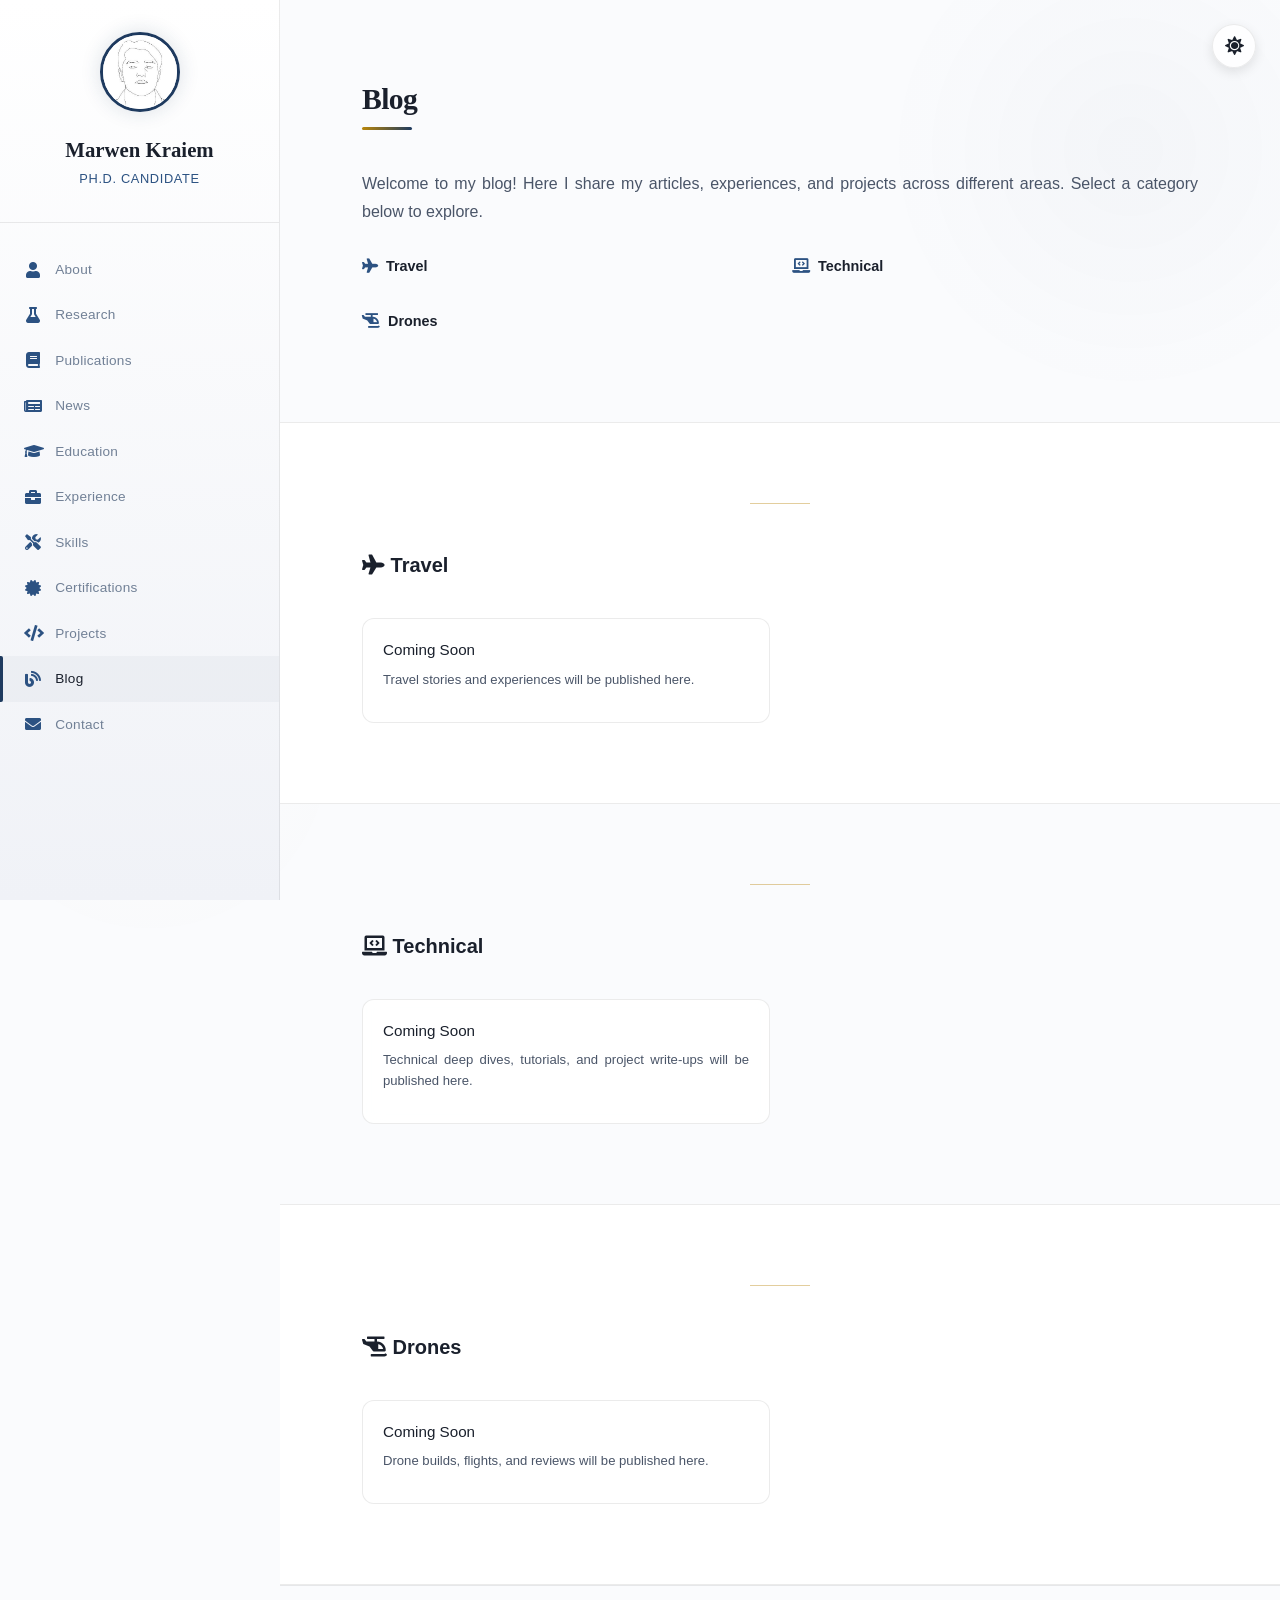
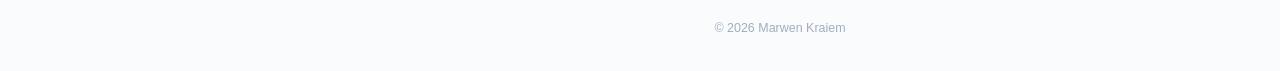
==== commit 29fc207c: "[security] harden website with CSP, anti-clickjacking, and input sanitization - Add Content-Security" ====
--- a/blog.html
+++ b/blog.html
@@ -9,6 +9,11 @@
         content="Marwen Kraiem's Blog — Thoughts and articles on Travel, Technical projects, and Drones.">
     <meta name="keywords" content="Marwen Kraiem, blog, travel, technical, drones">
     <meta name="author" content="Marwen Kraiem">
+    <meta name="referrer" content="strict-origin-when-cross-origin">
+    <meta http-equiv="X-Frame-Options" content="DENY">
+    <meta http-equiv="Content-Security-Policy"
+        content="default-src 'self'; script-src 'self' 'unsafe-inline'; style-src 'self' 'unsafe-inline' https://fonts.googleapis.com; font-src 'self' https://fonts.gstatic.com data:; img-src 'self' data:; connect-src 'self';">
+    <meta http-equiv="Permissions-Policy" content="camera=(), microphone=(), geolocation=()">
     <link rel="icon" href="images/avatar.jpg">
     <link rel="stylesheet" href="assets/css/academic.css" />
 </head>
@@ -29,7 +34,7 @@
     <div id="header">
         <div class="top">
             <div id="logo">
-                <a href="index.html" style="border: none;"><span class="image avatar48"><img src="images/avatar.jpg"
+                <a href="index.html" class="logo-link"><span class="image avatar48"><img src="images/avatar.jpg"
                             alt="Marwen Kraiem" /></span></a>
                 <h1 id="title">Marwen Kraiem</h1>
                 <p>Ph.D. Candidate</p>
@@ -67,18 +72,15 @@
                 </header>
                 <p>Welcome to my blog! Here I share my articles, experiences, and projects across different areas.
                     Select a category below to explore.</p>
-                <div class="skills-grid" style="margin-top: 2rem;">
-                    <div class="skill-category fade-in" style="cursor: pointer;"
-                        onclick="document.getElementById('travel').scrollIntoView({behavior: 'smooth'})">
-                        <h3 style="text-align: center;"><i class="fas fa-plane"></i> Travel</h3>
-                    </div>
-                    <div class="skill-category fade-in" style="cursor: pointer;"
-                        onclick="document.getElementById('technical').scrollIntoView({behavior: 'smooth'})">
-                        <h3 style="text-align: center;"><i class="fas fa-laptop-code"></i> Technical</h3>
-                    </div>
-                    <div class="skill-category fade-in" style="cursor: pointer;"
-                        onclick="document.getElementById('drones').scrollIntoView({behavior: 'smooth'})">
-                        <h3 style="text-align: center;"><i class="fas fa-helicopter"></i> Drones</h3>
+                <div class="skills-grid blog-categories">
+                    <div class="skill-category fade-in blog-category-btn" data-target="travel">
+                        <h3><i class="fas fa-plane"></i> Travel</h3>
+                    </div>
+                    <div class="skill-category fade-in blog-category-btn" data-target="technical">
+                        <h3><i class="fas fa-laptop-code"></i> Technical</h3>
+                    </div>
+                    <div class="skill-category fade-in blog-category-btn" data-target="drones">
+                        <h3><i class="fas fa-helicopter"></i> Drones</h3>
                     </div>
                 </div>
             </div>
@@ -164,6 +166,16 @@
         });
 
         document.querySelectorAll('.fade-in').forEach(el => observer.observe(el));
+
+        // Blog category buttons (replaces inline onclick handlers)
+        document.querySelectorAll('.blog-category-btn').forEach(btn => {
+            btn.addEventListener('click', function () {
+                const target = document.getElementById(this.dataset.target);
+                if (target) {
+                    target.scrollIntoView({ behavior: 'smooth' });
+                }
+            });
+        });
 
         // Smooth scroll for navigation
         const navLinks = document.querySelectorAll('#nav a');
--- a/assets/css/academic.css
+++ b/assets/css/academic.css
@@ -263,6 +263,10 @@
     padding: 2rem 1.5rem;
     text-align: center;
     border-bottom: 1px solid var(--border-subtle);
+}
+
+#logo .logo-link {
+    border-bottom: none;
 }
 
 #logo .image.avatar48 {
@@ -905,6 +909,11 @@
     margin-bottom: 0.75rem;
 }
 
+.publication-abstract {
+    font-size: 0.85rem;
+    margin-bottom: 0.75rem;
+}
+
 .publication-links {
     display: flex;
     gap: 0.5rem;
@@ -1113,6 +1122,19 @@
 
 [data-theme="dark"] .skill-tag:hover {
     background: rgba(99, 102, 241, 0.1);
+}
+
+/* Blog category buttons */
+.blog-categories {
+    margin-top: 2rem;
+}
+
+.blog-category-btn {
+    cursor: pointer;
+}
+
+.blog-category-btn h3 {
+    text-align: center;
 }
 
 /* Tabs */
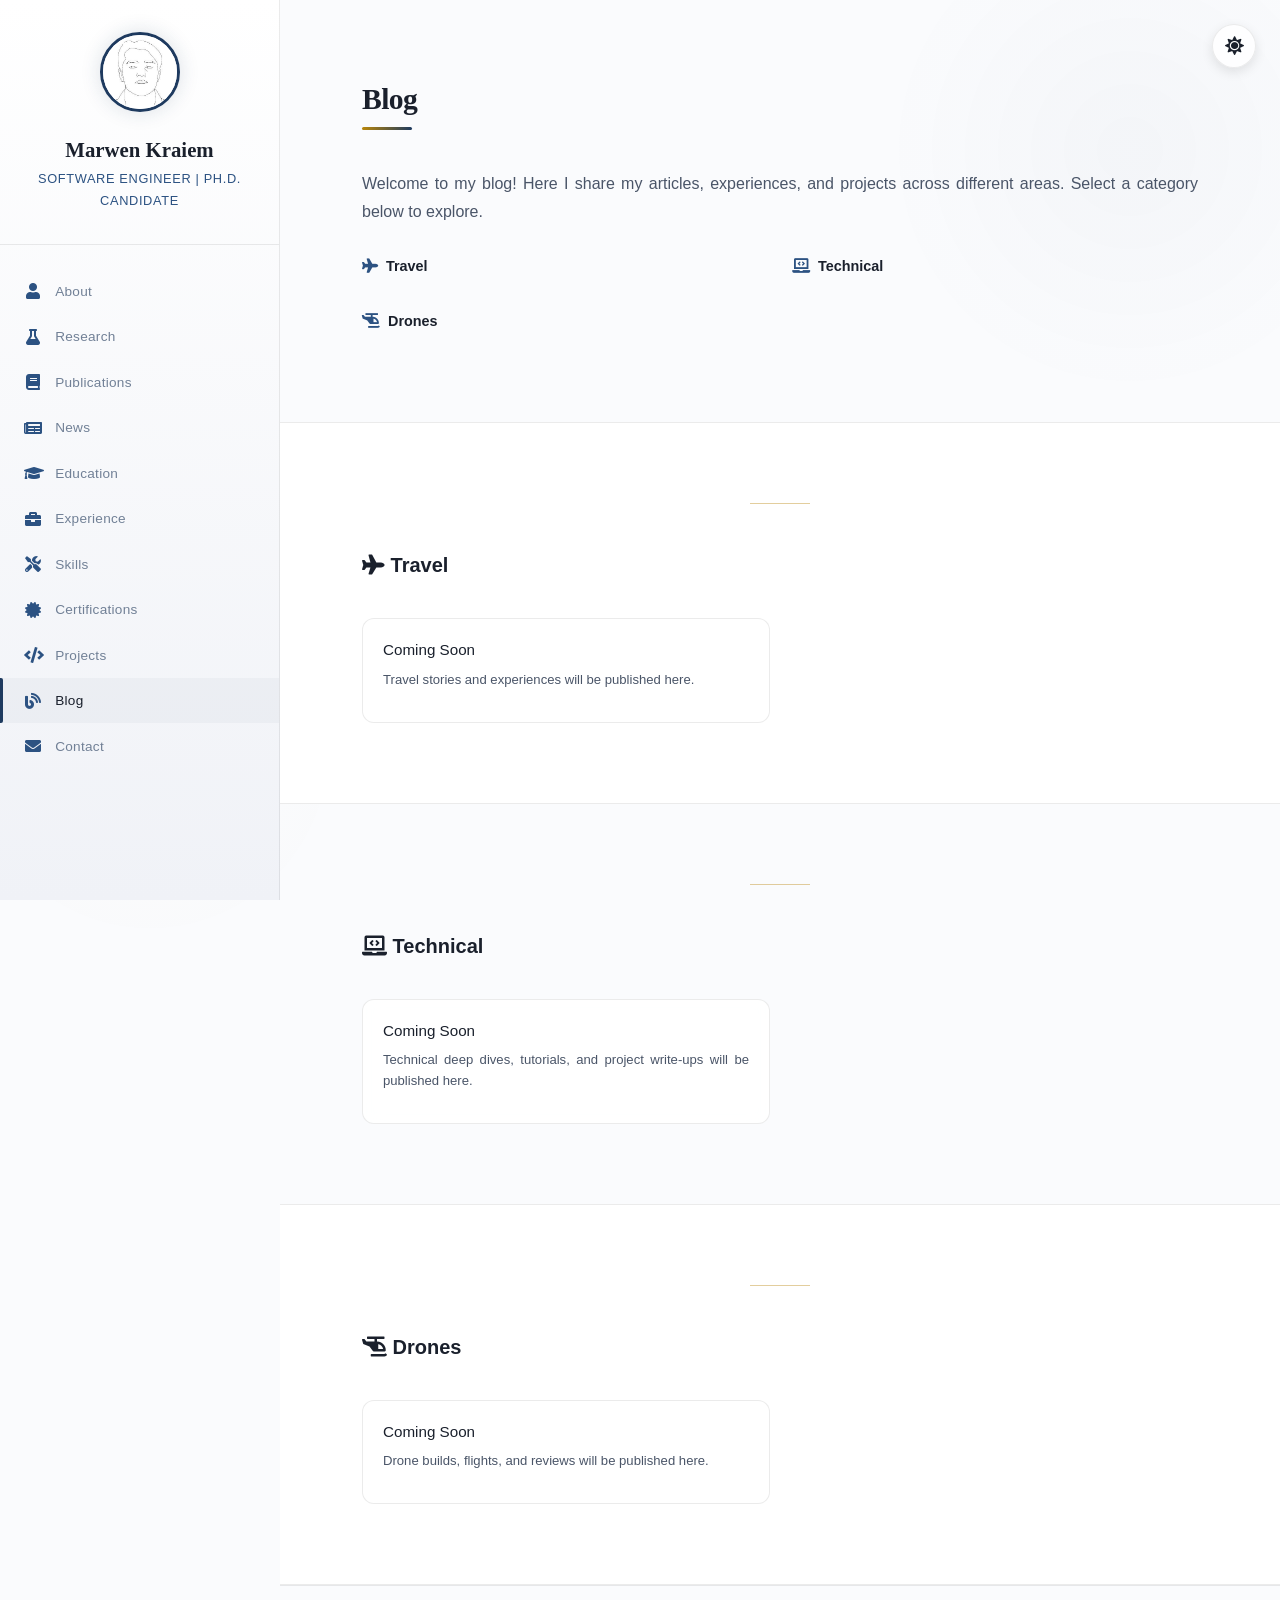
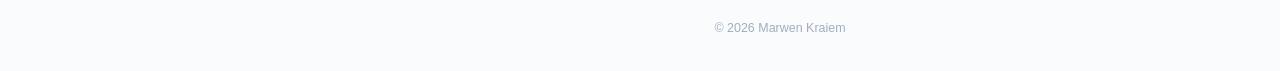
==== commit 8817db43: "[Update] sync website with LinkedIn profile, light default theme with grey-gold dark mode Update con" ====
--- a/blog.html
+++ b/blog.html
@@ -37,7 +37,7 @@
                 <a href="index.html" class="logo-link"><span class="image avatar48"><img src="images/avatar.jpg"
                             alt="Marwen Kraiem" /></span></a>
                 <h1 id="title">Marwen Kraiem</h1>
-                <p>Ph.D. Candidate</p>
+                <p>Software Engineer | Ph.D. Candidate</p>
             </div>
 
             <nav id="nav">
--- a/assets/css/academic.css
+++ b/assets/css/academic.css
@@ -45,33 +45,33 @@
 }
 
 [data-theme="dark"] {
-    /* Dark palette */
-    --bg-primary: #0a0e17;
-    --bg-secondary: #111827;
-    --bg-tertiary: #1a2035;
-    --bg-card: rgba(26, 32, 53, 0.7);
-    --bg-card-hover: rgba(30, 41, 69, 0.85);
+    /* Grey palette with gold accents */
+    --bg-primary: #1a1a1a;
+    --bg-secondary: #242424;
+    --bg-tertiary: #2e2e2e;
+    --bg-card: rgba(42, 42, 42, 0.7);
+    --bg-card-hover: rgba(52, 52, 52, 0.85);
     --bg-glass: rgba(255, 255, 255, 0.04);
     --bg-glass-hover: rgba(255, 255, 255, 0.08);
 
-    /* Accent colors */
-    --accent-primary: #6366f1;
-    --accent-secondary: #818cf8;
-    --accent-tertiary: #a5b4fc;
-    --accent-glow: rgba(99, 102, 241, 0.3);
-    --accent-warm: #f59e0b;
+    /* Gold accent colors */
+    --accent-primary: #c8a04e;
+    --accent-secondary: #d4af61;
+    --accent-tertiary: #e0c478;
+    --accent-glow: rgba(200, 160, 78, 0.3);
+    --accent-warm: #e0a030;
     --accent-emerald: #10b981;
     --accent-rose: #f43f5e;
 
     /* Text colors */
-    --text-primary: #f1f5f9;
-    --text-secondary: #94a3b8;
-    --text-tertiary: #64748b;
-    --text-muted: #475569;
+    --text-primary: #e8e4df;
+    --text-secondary: #b0aca6;
+    --text-tertiary: #807c76;
+    --text-muted: #5a5650;
 
     /* Borders */
-    --border-subtle: rgba(255, 255, 255, 0.06);
-    --border-accent: rgba(99, 102, 241, 0.3);
+    --border-subtle: rgba(255, 255, 255, 0.08);
+    --border-accent: rgba(200, 160, 78, 0.3);
 }
 
 /* ========================================
@@ -153,7 +153,7 @@
 
 [data-theme="dark"] body::before,
 [data-theme="dark"]::before {
-    background: radial-gradient(circle, rgba(99, 102, 241, 0.08) 0%, transparent 70%);
+    background: radial-gradient(circle, rgba(20, 184, 166, 0.08) 0%, transparent 70%);
 }
 
 [data-theme="dark"] body::after,
@@ -723,8 +723,8 @@
 }
 
 [data-theme="dark"] .tag {
-    background: rgba(99, 102, 241, 0.1);
-    border-color: rgba(99, 102, 241, 0.2);
+    background: rgba(20, 184, 166, 0.1);
+    border-color: rgba(20, 184, 166, 0.2);
 }
 
 /* ========================================
@@ -879,8 +879,8 @@
 }
 
 [data-theme="dark"] .publication-type.conference {
-    background: rgba(99, 102, 241, 0.15);
-    border-color: rgba(99, 102, 241, 0.3);
+    background: rgba(20, 184, 166, 0.15);
+    border-color: rgba(20, 184, 166, 0.3);
 }
 
 .publication-item h4 {
@@ -1121,7 +1121,7 @@
 }
 
 [data-theme="dark"] .skill-tag:hover {
-    background: rgba(99, 102, 241, 0.1);
+    background: rgba(20, 184, 166, 0.1);
 }
 
 /* Blog category buttons */
@@ -1463,7 +1463,7 @@
 }
 
 [data-theme="dark"] .project-card .project-links a:hover {
-    background: rgba(99, 102, 241, 0.15);
+    background: rgba(20, 184, 166, 0.15);
 }
 
 /* ========================================
